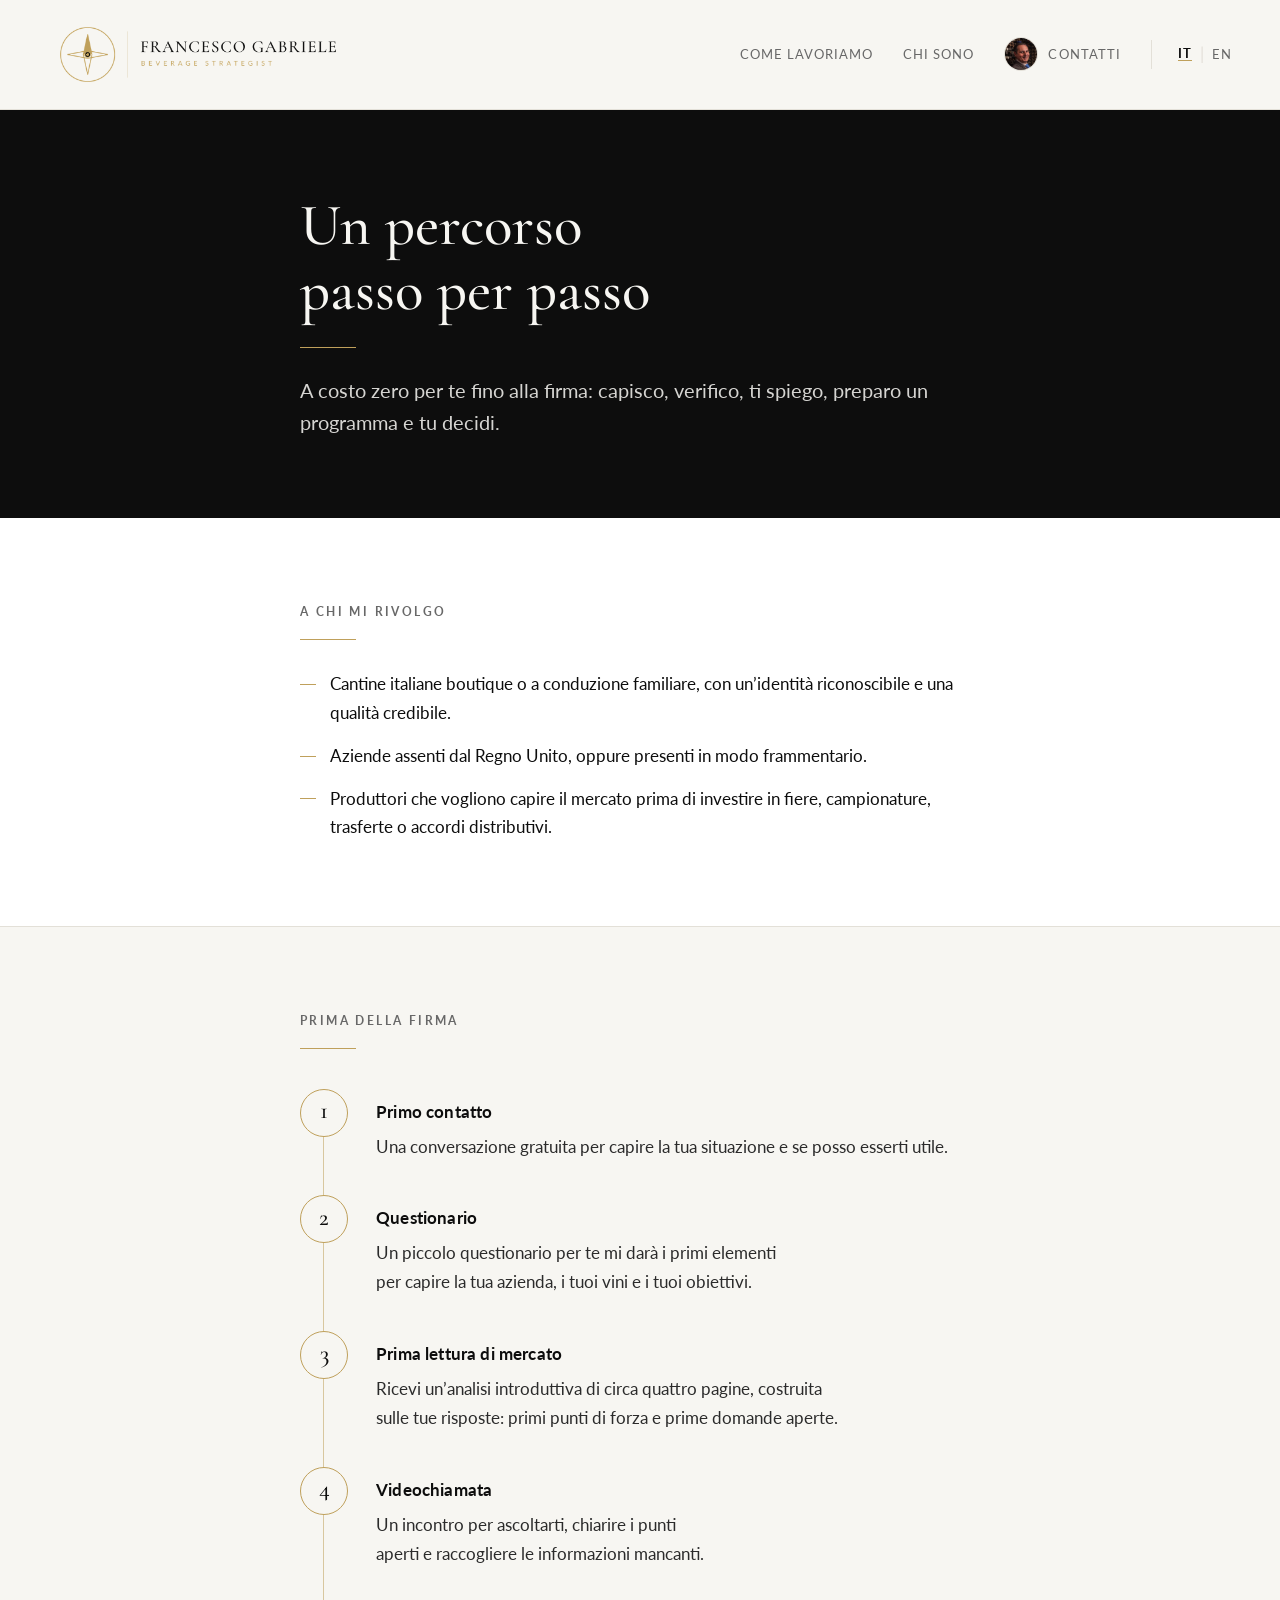
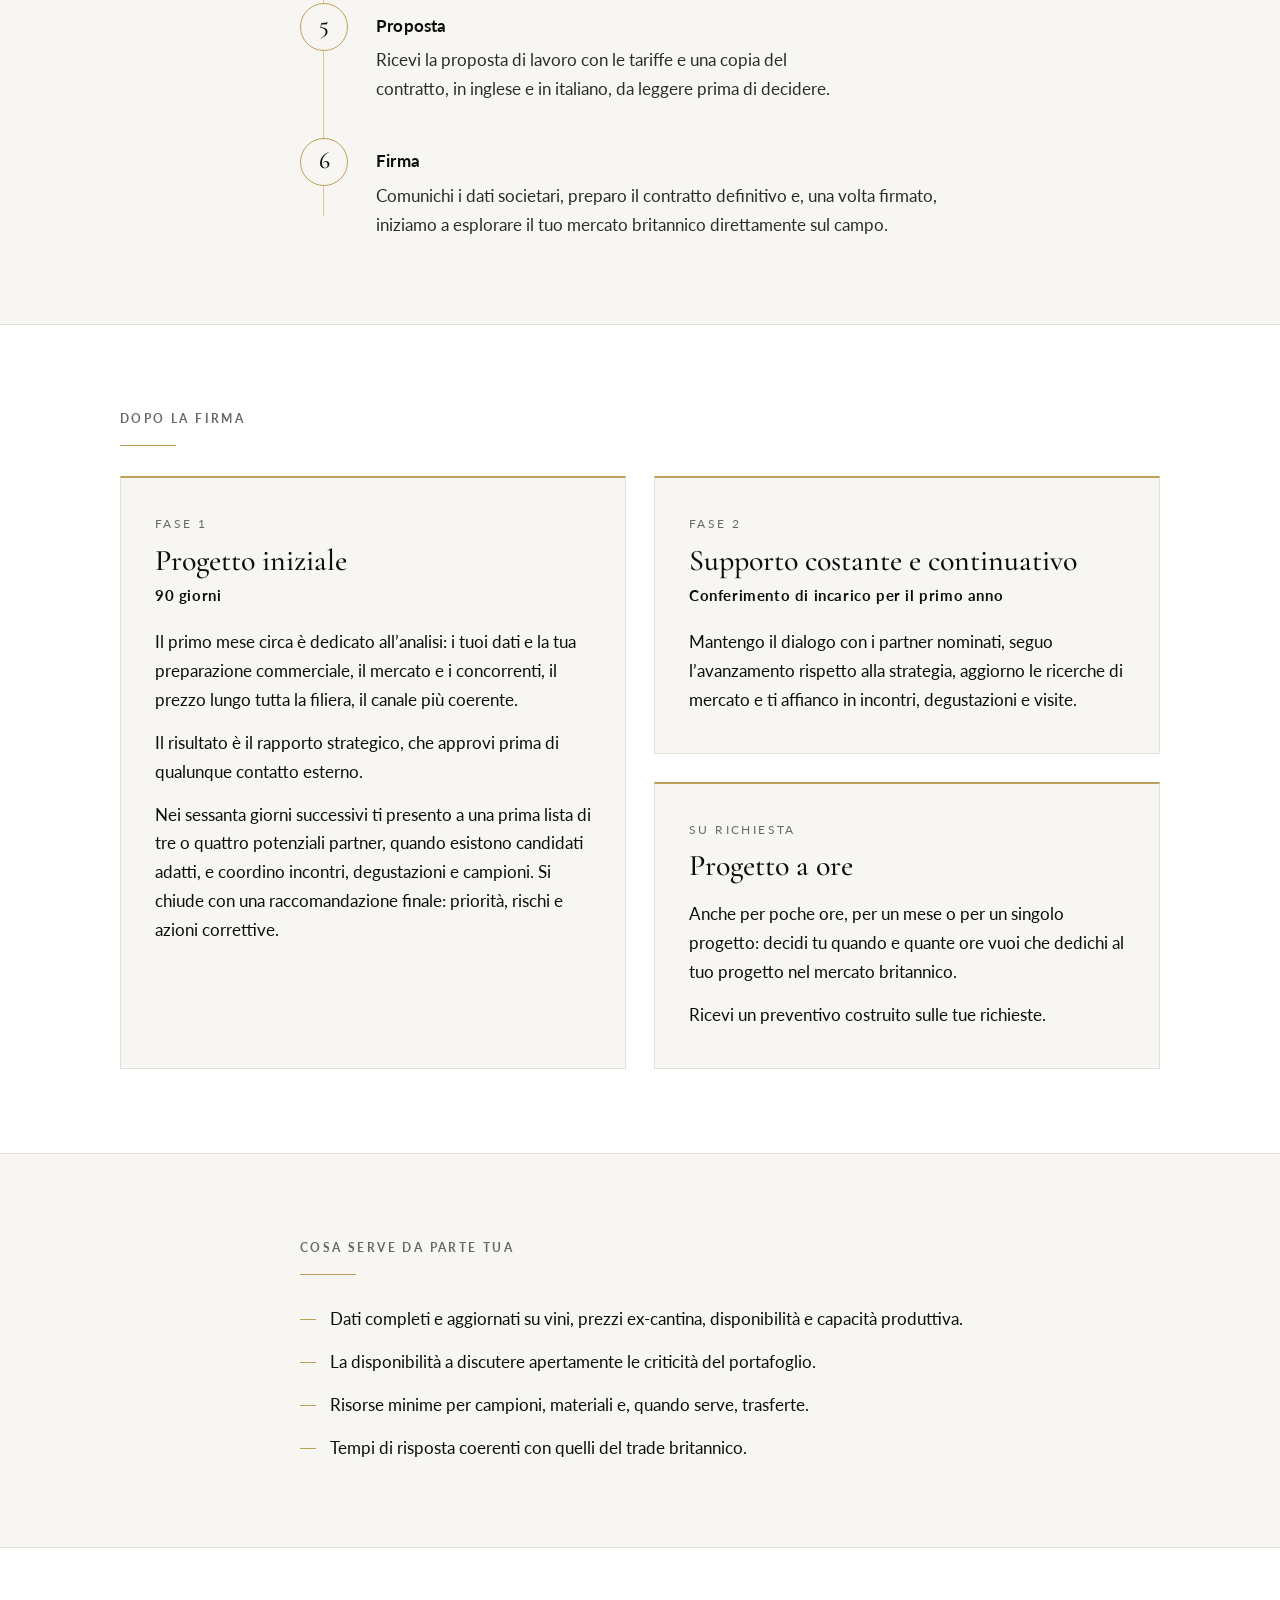
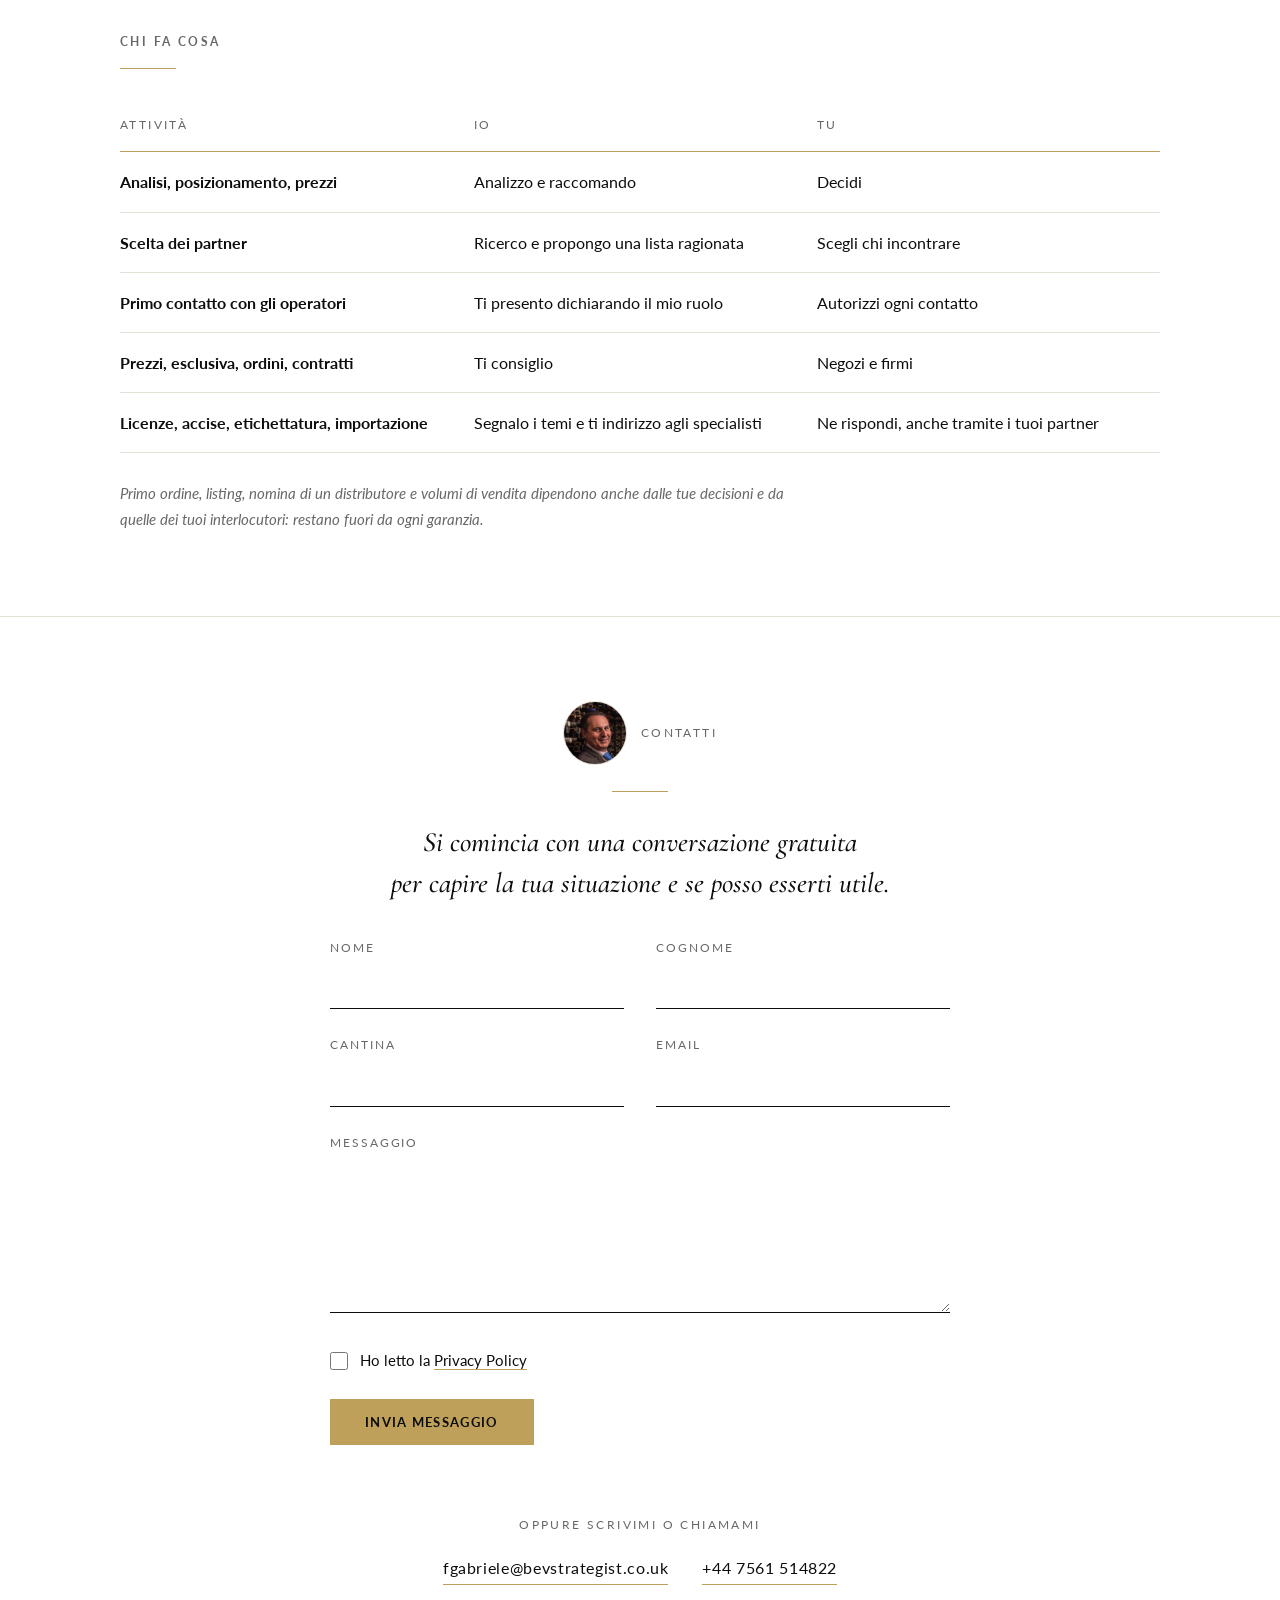
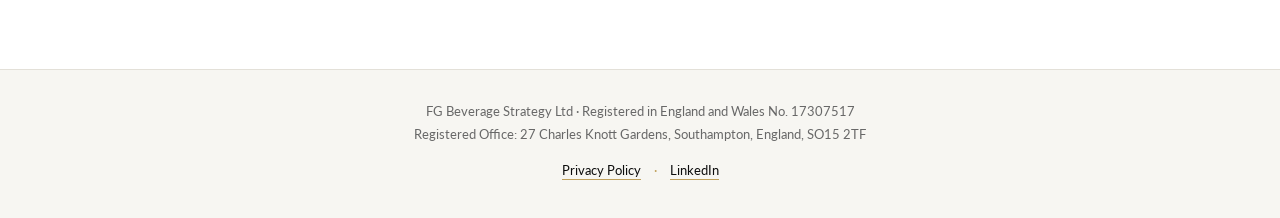
==== come-lavoriamo.html @ 67ae6150 "Publish the new bilingual site Italian at the root, English under /en/. New pages: Come lavoriamo / " ====
<!DOCTYPE html>
<html lang="it">
<head>
<meta charset="UTF-8">
<meta name="viewport" content="width=device-width, initial-scale=1">
<title>Come lavoriamo | Francesco Gabriele | Beverage Strategist</title>
<meta name="description" content="Il percorso di FG Beverage Strategy con le cantine italiane boutique: dal primo contatto alla firma, poi 90 giorni di progetto e supporto continuativo.">
<link rel="canonical" href="https://bevstrategist.co.uk/come-lavoriamo.html">
<link rel="alternate" hreflang="it" href="https://bevstrategist.co.uk/come-lavoriamo.html">
<link rel="alternate" hreflang="en" href="https://bevstrategist.co.uk/en/how-we-work.html">
<link rel="alternate" hreflang="x-default" href="https://bevstrategist.co.uk/come-lavoriamo.html">
<meta property="og:type" content="website">
<meta property="og:site_name" content="Francesco Gabriele | Beverage Strategist">
<meta property="og:title" content="Come lavoriamo | Francesco Gabriele | Beverage Strategist">
<meta property="og:description" content="Il percorso di FG Beverage Strategy con le cantine italiane boutique: dal primo contatto alla firma, poi 90 giorni di progetto e supporto continuativo.">
<meta property="og:url" content="https://bevstrategist.co.uk/come-lavoriamo.html">
<meta property="og:locale" content="it_IT">
<meta property="og:locale:alternate" content="en_GB">
<meta property="og:image" content="https://bevstrategist.co.uk/assets/img/anteprima-social.png">
<meta property="og:image:width" content="1200">
<meta property="og:image:height" content="630">
<meta property="og:image:alt" content="Francesco Gabriele | Beverage Strategist">
<meta name="twitter:card" content="summary_large_image">
<link rel="icon" href="/favicon.ico" sizes="any">
<link rel="icon" type="image/png" sizes="96x96" href="/assets/img/favicon-96.png">
<link rel="apple-touch-icon" href="/apple-touch-icon.png">
<link rel="preload" href="/assets/fonts/cormorant-500.woff2" as="font" type="font/woff2" crossorigin>
<link rel="preload" href="/assets/fonts/lato-400.woff2" as="font" type="font/woff2" crossorigin>
<link rel="stylesheet" href="/assets/css/site.css">
</head>
<body>
<header class="site-header">
  <a class="site-logo" href="/"><img src="/assets/img/logo-francesco-gabriele.png" width="990" height="255" alt="Francesco Gabriele | Beverage Strategist, torna alla home"></a>
  <nav aria-label="Menu principale">
    <ul class="site-nav">
      <li><a href="/come-lavoriamo.html">Come lavoriamo</a></li>
      <li><a href="/#chi-sono">Chi sono</a></li>
      <li><a class="nav-contact" href="/#contatti"><img src="/assets/img/francesco-gabriele-ritratto.jpg" width="192" height="192" alt=""><span>Contatti</span></a></li>
      <li class="lang"><a href="/come-lavoriamo.html" lang="it" hreflang="it" aria-current="true">IT</a><span aria-hidden="true">|</span><a href="/en/how-we-work.html" lang="en" hreflang="en">EN</a></li>
    </ul>
  </nav>
</header>
<main>
  <div class="page-hero">
    <div class="inner">
      <h1><span class="line">Un percorso</span> <span class="line">passo per passo</span></h1>
      <span class="rule"></span>
      <p>A costo zero per te fino alla firma: capisco, verifico, ti spiego, preparo un programma e tu decidi.</p>
    </div>
  </div>

  <section class="for-whom">
    <div class="inner">
      <h2 class="label">A chi mi rivolgo</h2>
      <span class="rule"></span>
      <ul class="bullets">
        <li>Cantine italiane boutique o a conduzione familiare, con un’identità riconoscibile e una qualità credibile.</li>
        <li>Aziende assenti dal Regno Unito, oppure presenti in modo frammentario.</li>
        <li>Produttori che vogliono capire il mercato prima di investire in fiere, campionature, trasferte o accordi distributivi.</li>
      </ul>
    </div>
  </section>

  <section class="path">
    <div class="inner">
      <h2 class="label">Prima della firma</h2>
      <span class="rule"></span>
      <ol class="steps">
        <li><span class="step-n">1</span><div><h3>Primo contatto</h3><p>Una conversazione gratuita per capire la tua situazione e se posso esserti utile.</p></div></li>
        <li><span class="step-n">2</span><div><h3>Questionario</h3><p>Un piccolo questionario per te mi darà i primi elementi per capire la tua azienda, i tuoi vini e i tuoi obiettivi.</p></div></li>
        <li><span class="step-n">3</span><div><h3>Prima lettura di mercato</h3><p>Ricevi un’analisi introduttiva di circa quattro pagine, costruita sulle tue risposte: primi punti di forza e prime domande aperte.</p></div></li>
        <li><span class="step-n">4</span><div><h3>Videochiamata</h3><p>Un incontro per ascoltarti, chiarire i punti aperti e raccogliere le informazioni mancanti.</p></div></li>
        <li><span class="step-n">5</span><div><h3>Proposta</h3><p>Ricevi la proposta di lavoro con le tariffe e una copia del contratto, in inglese e in italiano, da leggere prima di decidere.</p></div></li>
        <li><span class="step-n">6</span><div><h3>Firma</h3><p>Comunichi i dati societari, preparo il contratto definitivo e, una volta firmato, iniziamo a esplorare il tuo mercato britannico direttamente sul campo.</p></div></li>
      </ol>
    </div>
  </section>

  <section class="phases">
    <div class="inner-wide">
      <h2 class="label">Dopo la firma</h2>
      <span class="rule"></span>
      <div class="phase-grid">
        <article class="phase"><p class="phase-k">Fase 1</p><h3>Progetto iniziale</h3><p class="phase-d">90 giorni</p><p>Il primo mese circa è dedicato all’analisi: i tuoi dati e la tua preparazione commerciale, il mercato e i concorrenti, il prezzo lungo tutta la filiera, il canale più coerente.</p><p>Il risultato è il rapporto strategico, che approvi prima di qualunque contatto esterno.</p><p>Nei sessanta giorni successivi ti presento a una prima lista di tre o quattro potenziali partner, quando esistono candidati adatti, e coordino incontri, degustazioni e campioni. Si chiude con una raccomandazione finale: priorità, rischi e azioni correttive.</p></article>
        <div class="phase-stack"><article class="phase"><p class="phase-k">Fase 2</p><h3>Supporto costante e continuativo</h3><p class="phase-d">Conferimento di incarico per il primo anno</p><p>Mantengo il dialogo con i partner nominati, seguo l’avanzamento rispetto alla strategia, aggiorno le ricerche di mercato e ti affianco in incontri, degustazioni e visite.</p></article><article class="phase"><p class="phase-k">Su richiesta</p><h3>Progetto a ore</h3><p>Anche per poche ore, per un mese o per un singolo progetto: decidi tu quando e quante ore vuoi che dedichi al tuo progetto nel mercato britannico.</p><p>Ricevi un preventivo costruito sulle tue richieste.</p></article></div>
      </div>
    </div>
  </section>

  <section class="needs">
    <div class="inner">
      <h2 class="label">Cosa serve da parte tua</h2>
      <span class="rule"></span>
      <ul class="bullets">
        <li>Dati completi e aggiornati su vini, prezzi ex-cantina, disponibilità e capacità produttiva.</li>
        <li>La disponibilità a discutere apertamente le criticità del portafoglio.</li>
        <li>Risorse minime per campioni, materiali e, quando serve, trasferte.</li>
        <li>Tempi di risposta coerenti con quelli del trade britannico.</li>
      </ul>
    </div>
  </section>

  <section class="roles">
    <div class="inner-wide">
      <h2 class="label">Chi fa cosa</h2>
      <span class="rule"></span>
      <table class="roles-table">
        <thead><tr><th scope="col">Attività</th><th scope="col">Io</th><th scope="col">Tu</th></tr></thead>
        <tbody>
          <tr><th scope="row">Analisi, posizionamento, prezzi</th><td data-k="Io">Analizzo e raccomando</td><td data-k="Tu">Decidi</td></tr>
          <tr><th scope="row">Scelta dei partner</th><td data-k="Io">Ricerco e propongo una lista ragionata</td><td data-k="Tu">Scegli chi incontrare</td></tr>
          <tr><th scope="row">Primo contatto con gli operatori</th><td data-k="Io">Ti presento dichiarando il mio ruolo</td><td data-k="Tu">Autorizzi ogni contatto</td></tr>
          <tr><th scope="row">Prezzi, esclusiva, ordini, contratti</th><td data-k="Io">Ti consiglio</td><td data-k="Tu">Negozi e firmi</td></tr>
          <tr><th scope="row">Licenze, accise, etichettatura, importazione</th><td data-k="Io">Segnalo i temi e ti indirizzo agli specialisti</td><td data-k="Tu">Ne rispondi, anche tramite i tuoi partner</td></tr>
        </tbody>
      </table>
      <p class="roles-note">Primo ordine, listing, nomina di un distributore e volumi di vendita dipendono anche dalle tue decisioni e da quelle dei tuoi interlocutori: restano fuori da ogni garanzia.</p>
    </div>
  </section>

  <section class="contact" id="contatti">
    <div class="inner">
      <div class="contact-head">
        <img src="/assets/img/francesco-gabriele-ritratto.jpg" width="192" height="192" alt="Francesco Gabriele">
        <h2 class="label">Contatti</h2>
      </div>
      <span class="rule"></span>
      <p class="lead"><span class="line">Si comincia con una conversazione gratuita</span> <span class="line">per capire la tua situazione e se posso esserti utile.</span></p>
      <form class="contact-form" method="post" action="https://formspree.io/f/xrpeqwgr" data-ok="Grazie, il tuo messaggio è arrivato. Ti rispondo di persona." data-fail="L’invio non è riuscito. Scrivimi a fgabriele@bevstrategist.co.uk.">
        <input type="hidden" name="_subject" value="Nuovo messaggio dal sito">
        <input type="hidden" name="lingua" value="Italiano">
        <input class="hp" type="text" name="_gotcha" tabindex="-1" autocomplete="off" aria-hidden="true">
        <label><span>Nome</span><input type="text" name="nome" autocomplete="given-name" required></label>
        <label><span>Cognome</span><input type="text" name="cognome" autocomplete="family-name" required></label>
        <label><span>Cantina</span><input type="text" name="cantina" autocomplete="organization" required></label>
        <label><span>Email</span><input type="email" name="email" autocomplete="email" required></label>
        <label class="wide"><span>Messaggio</span><textarea name="messaggio" rows="5" required></textarea></label>
        <label class="check wide"><input type="checkbox" name="privacy" required><span>Ho letto la <a href="/privacy-policy.html">Privacy Policy</a></span></label>
        <div class="wide"><button class="btn" type="submit">Invia messaggio</button></div>
        <p class="form-status wide" role="status" aria-live="polite"></p>
      </form>
      <p class="contact-or">Oppure scrivimi o chiamami</p>
      <div class="contact-links">
        <a href="mailto:fgabriele@bevstrategist.co.uk">fgabriele@bevstrategist.co.uk</a>
        <a href="tel:+447561514822">+44 7561 514822</a>
      </div>
    </div>
  </section>
</main>
<footer class="site-footer">
  <p class="legal">FG Beverage Strategy Ltd · Registered in England and Wales No. 17307517<br>Registered Office: 27 Charles Knott Gardens, Southampton, England, SO15 2TF</p>
  <p><a href="/privacy-policy.html">Privacy Policy</a> <span class="sep">·</span> <a href="https://www.linkedin.com/in/francesco-gabriele-b3495321" target="_blank" rel="noopener">LinkedIn</a></p>
</footer>
<script src="/assets/js/form.js" defer></script>
</body>
</html>
---- assets/css/site.css ----
/* FG Beverage Strategy — shared styles for every page
   Palette: Gold #BFA05B · Charcoal #0D0D0D · Ivory #F7F6F2 · Stone #686868
   Type: Cormorant Garamond (titles) · Lato (text). Fonts are hosted on this site. */

@font-face { font-family: 'Lato'; font-style: normal; font-weight: 400; font-display: swap; src: url('/assets/fonts/lato-400.woff2') format('woff2'); }
@font-face { font-family: 'Lato'; font-style: italic; font-weight: 400; font-display: swap; src: url('/assets/fonts/lato-400i.woff2') format('woff2'); }
@font-face { font-family: 'Lato'; font-style: normal; font-weight: 700; font-display: swap; src: url('/assets/fonts/lato-700.woff2') format('woff2'); }
@font-face { font-family: 'Cormorant Garamond'; font-style: normal; font-weight: 500; font-display: swap; src: url('/assets/fonts/cormorant-500.woff2') format('woff2'); }
@font-face { font-family: 'Cormorant Garamond'; font-style: italic; font-weight: 500; font-display: swap; src: url('/assets/fonts/cormorant-500i.woff2') format('woff2'); }

*, *::before, *::after { box-sizing: border-box; margin: 0; padding: 0; }

:root {
  --charcoal: #0D0D0D;
  --ivory: #F7F6F2;
  --gold: #BFA05B;
  --stone: #686868;
  --white: #FFFFFF;
  --line: #E3E0D8;
  --serif: 'Cormorant Garamond', Georgia, 'Times New Roman', serif;
  --sans: 'Lato', Arial, Helvetica, sans-serif;
}

html { scroll-behavior: smooth; scroll-padding-top: 96px; -webkit-text-size-adjust: 100%; }

body {
  font-family: var(--sans);
  font-size: 17px;
  line-height: 1.7;
  color: var(--charcoal);
  background: var(--ivory);
}

img { max-width: 100%; height: auto; display: block; }
p { text-wrap: pretty; }
a { color: inherit; }

/* ── Header ── */
.site-header {
  position: sticky; top: 0; z-index: 100;
  background: var(--ivory);
  border-bottom: 1px solid var(--line);
  padding: 16px 48px;
  display: flex; align-items: center; justify-content: space-between; gap: 24px;
}
.site-logo img { width: min(300px, 46vw); }
.site-nav { display: flex; align-items: center; gap: 30px; list-style: none; }
.site-nav li { display: flex; align-items: center; }
.site-nav a { line-height: 1; }
.site-nav a {
  font-size: 13px; letter-spacing: 0.08em; text-transform: uppercase;
  color: var(--stone); text-decoration: none; transition: color 0.2s;
}
.site-nav a:hover, .site-nav a:focus-visible { color: var(--charcoal); }
.nav-contact { display: inline-flex; align-items: center; gap: 10px; }
.nav-contact img { width: 34px; height: 34px; border-radius: 50%; border: 1px solid var(--line); }
.lang { display: inline-flex; align-items: center; gap: 8px; padding-left: 26px; border-left: 1px solid var(--line); }
.lang a[aria-current="true"] { color: var(--charcoal); font-weight: 700; border-bottom: 1px solid var(--gold); }
.lang span { color: var(--line); }

/* ── Hero ── */
.hero {
  position: relative; overflow: hidden;
  background: var(--charcoal);
  color: var(--ivory);
  min-height: 520px;
  display: flex; align-items: center;
}
.hero-photo {
  position: absolute; inset: 0 auto 0 0; width: min(56%, 760px);
  background-size: cover; background-position: 50% 55%;
}
.hero-photo::after {
  content: ''; position: absolute; inset: 0;
  background: linear-gradient(90deg, rgba(13,13,13,0.08) 0%, rgba(13,13,13,0.22) 50%, rgba(13,13,13,0.82) 84%, #0D0D0D 100%);
}
.hero-copy {
  position: relative; z-index: 2;
  width: 50%; margin-left: 50%;
  padding: 72px 64px 72px 24px;
}
.hero h1 {
  font-family: var(--serif); font-weight: 500;
  font-size: clamp(34px, 4.3vw, 58px); line-height: 1.12; letter-spacing: -0.005em;
  margin-bottom: 22px;
}
.hero p { font-size: clamp(16px, 1.5vw, 19px); line-height: 1.6; color: rgba(247,246,242,0.86); max-width: 30em; margin-bottom: 36px; }
.line { display: block; text-wrap: balance; }
.rule { display: block; width: 56px; height: 1px; background: var(--gold); }
.hero .rule { margin-bottom: 26px; }

.btn {
  display: inline-block; padding: 14px 34px;
  font-size: 13px; font-weight: 700; letter-spacing: 0.1em; text-transform: uppercase; text-decoration: none;
  background: var(--gold); color: var(--charcoal); border: 1px solid var(--gold);
  transition: background 0.2s, border-color 0.2s;
}
.btn:hover, .btn:focus-visible { background: #CDB274; border-color: #CDB274; }

/* ── Sections ── */
section { padding: 84px 48px; }
.inner { max-width: 680px; margin: 0 auto; }
.label {
  font-size: 12px; letter-spacing: 0.2em; text-transform: uppercase; color: var(--stone);
  margin-bottom: 16px;
}
.statement { background: var(--white); border-bottom: 1px solid var(--line); text-align: center; padding: 72px 24px; }
.statement p {
  font-family: var(--serif); font-style: italic; font-weight: 500;
  font-size: clamp(24px, 2.9vw, 34px); line-height: 1.35; max-width: 24em; margin: 0 auto;
}
.about { background: var(--ivory); }
.about-grid { max-width: 1040px; margin: 0 auto; display: grid; grid-template-columns: minmax(0, 0.8fr) minmax(0, 1.2fr); gap: 64px; align-items: center; }
.about-photo { width: 100%; aspect-ratio: 4 / 5; object-fit: cover; object-position: 38% 30%; border: 1px solid var(--line); }
.about .rule { margin-bottom: 34px; }
.about p + p { margin-top: 20px; }
.about .more { margin-top: 30px; }
.about .more a { text-decoration: none; border-bottom: 1px solid var(--gold); padding-bottom: 2px; }
.about h2, .contact h2 { font-family: var(--sans); font-weight: 400; }

.contact { background: var(--white); border-top: 1px solid var(--line); text-align: center; }
.contact-head { display: flex; align-items: center; justify-content: center; gap: 14px; margin-bottom: 26px; }
.contact-head img { width: 64px; height: 64px; border-radius: 50%; border: 1px solid var(--line); }
.contact-head .label { margin-bottom: 0; }
.contact .rule { margin: 0 auto 30px; }
.contact .lead {
  text-wrap: balance;
  font-family: var(--serif); font-style: italic; font-weight: 500;
  font-size: clamp(22px, 2.5vw, 28px); line-height: 1.45; max-width: 27em; margin: 0 auto 34px;
}
.contact-links { display: flex; flex-wrap: wrap; justify-content: center; gap: 12px 34px; }
.contact-links a { font-size: 16px; letter-spacing: 0.04em; text-decoration: none; border-bottom: 1px solid var(--gold); padding-bottom: 3px; }
.contact-links a:hover, .contact-links a:focus-visible { color: var(--stone); }

/* ── Inner pages ── */
.inner-wide { max-width: 1040px; margin: 0 auto; }
.page-hero { background: var(--charcoal); color: var(--ivory); padding: 84px 48px 80px; }
.page-hero h1 { font-family: var(--serif); font-weight: 500; font-size: clamp(36px, 4.6vw, 60px); line-height: 1.1; margin-bottom: 24px; }
.page-hero .rule { margin-bottom: 26px; }
.page-hero p { font-size: clamp(17px, 1.6vw, 20px); line-height: 1.6; color: rgba(247,246,242,0.86); max-width: 34em; }

.path { background: var(--ivory); }
.path .rule { margin-bottom: 40px; }
.phases .rule { margin-bottom: 30px; }
.path-lead { font-family: var(--serif); font-style: italic; font-weight: 500; font-size: clamp(22px, 2.4vw, 27px); line-height: 1.4; margin-bottom: 44px; text-wrap: balance; }
.steps { list-style: none; position: relative; }
.steps::before { content: ''; position: absolute; left: 23px; top: 24px; bottom: 24px; width: 1px; background: var(--gold); opacity: 0.55; }
.steps li { position: relative; display: flex; gap: 28px; align-items: flex-start; padding-bottom: 34px; }
.steps li:last-child { padding-bottom: 0; }
.step-n {
  flex: 0 0 48px; height: 48px; border-radius: 50%;
  border: 1px solid var(--gold); background: var(--ivory); color: var(--charcoal);
  font-family: var(--serif); font-size: 24px; font-weight: 500; line-height: 1; padding-bottom: 3px;
  display: flex; align-items: center; justify-content: center; position: relative; z-index: 1;
}
.steps h3 { font-family: var(--sans); font-size: 17px; font-weight: 700; letter-spacing: 0.01em; margin: 9px 0 6px; }
.steps p { color: #2b2b2b; text-wrap: balance; }

.phases { background: var(--white); border-top: 1px solid var(--line); }
.phase-grid { display: grid; grid-template-columns: 1fr 1fr; gap: 28px; margin-top: 8px; }
.phase { background: var(--ivory); border: 1px solid var(--line); border-top: 2px solid var(--gold); padding: 36px 34px 38px; }
.phase-k { font-size: 12px; letter-spacing: 0.2em; text-transform: uppercase; color: var(--stone); margin-bottom: 8px; }
.phase h3 { font-family: var(--serif); font-weight: 500; font-size: 30px; line-height: 1.2; margin-bottom: 4px; }
.phase-d { font-weight: 700; font-size: 15px; letter-spacing: 0.04em; margin-bottom: 20px; }
.phase p + p { margin-top: 14px; }
.phase-stack { display: grid; gap: 28px; grid-template-rows: auto 1fr; }
.phase h3 + p:not(.phase-d) { margin-top: 16px; }

.fees { background: var(--charcoal); color: var(--ivory); border-bottom: 0; }
.fees-note { font-family: var(--sans) !important; font-style: normal !important; font-size: 15px !important; color: rgba(247,246,242,0.72); margin-top: 20px !important; }

/* ── Lists, recognition block, roles table ── */
.bullets { list-style: none; }
.bullets li { position: relative; padding-left: 30px; }
.bullets li + li { margin-top: 14px; }
.bullets li::before { content: ''; position: absolute; left: 0; top: 0.82em; width: 16px; height: 1px; background: var(--gold); }
.for-whom { background: var(--white); border-bottom: 1px solid var(--line); }
.for-whom .rule, .needs .rule, .roles .rule, .recognise .rule { margin-bottom: 30px; }
.needs { background: var(--ivory); border-top: 1px solid var(--line); }

.recognise { background: var(--ivory); border-bottom: 1px solid var(--line); }
.rec-grid { list-style: none; display: grid; grid-template-columns: 1fr 1fr; gap: 20px 28px; }
.rec-grid li {
  background: var(--white); border: 1px solid var(--line); border-left: 2px solid var(--gold);
  padding: 22px 26px; font-family: var(--serif); font-style: italic; font-weight: 500; font-size: 22px; line-height: 1.35; text-wrap: balance;
}

.roles { background: var(--white); border-top: 1px solid var(--line); }
.roles-table { width: 100%; border-collapse: collapse; font-size: 16px; }
.roles-table th, .roles-table td { text-align: left; vertical-align: top; padding: 16px 18px 16px 0; border-bottom: 1px solid var(--line); }
.roles-table thead th { font-size: 12px; letter-spacing: 0.2em; text-transform: uppercase; color: var(--stone); font-weight: 400; border-bottom: 1px solid var(--gold); }
.roles-table tbody th { font-weight: 700; width: 34%; }
.roles-table td { width: 33%; }
.roles-note { margin-top: 28px; max-width: 46em; color: var(--stone); font-style: italic; font-size: 15px; }

/* ── Contact form ── */
.contact-form { display: grid; grid-template-columns: 1fr 1fr; gap: 26px 32px; text-align: left; max-width: 620px; margin: 0 auto 44px; }
.contact-form .wide { grid-column: 1 / -1; }
.contact-form label > span { display: block; font-size: 12px; letter-spacing: 0.16em; text-transform: uppercase; color: var(--stone); margin-bottom: 6px; }
.contact-form input[type=text], .contact-form input[type=email], .contact-form textarea {
  width: 100%; font: inherit; font-size: 16px; color: var(--charcoal); background: transparent;
  border: 0; border-bottom: 1px solid var(--charcoal); border-radius: 0; padding: 8px 0 9px;
}
.contact-form textarea { resize: vertical; min-height: 120px; }
.contact-form input:focus, .contact-form textarea:focus { outline: none; border-bottom: 2px solid var(--gold); padding-bottom: 8px; }
.contact-form .check { display: flex; align-items: flex-start; gap: 12px; }
.contact-form .check input { width: 18px; height: 18px; margin-top: 4px; accent-color: var(--gold); flex: 0 0 auto; }
.contact-form .check span { font-size: 15px; letter-spacing: 0; text-transform: none; color: var(--charcoal); margin: 0; }
.contact-form .check a { border-bottom: 1px solid var(--gold); text-decoration: none; }
.contact-form button { cursor: pointer; font-family: var(--sans); }
.contact-form .hp { position: absolute; left: -9999px; width: 1px; height: 1px; opacity: 0; }
.contact-form button[disabled] { opacity: 0.6; cursor: default; }
.form-status { min-height: 0; font-size: 16px; margin: 0; }
.form-status.is-ok { border-left: 2px solid var(--gold); padding: 10px 0 10px 16px; }
.form-status.is-fail { border-left: 2px solid #9B2C2C; padding: 10px 0 10px 16px; }
.contact-or { font-size: 12px; letter-spacing: 0.2em; text-transform: uppercase; color: var(--stone); margin-bottom: 18px; }

/* ── Privacy pages ── */
.page-hero .rule:last-child { margin-bottom: 0; }
.legal-text { background: var(--white); }
.legal-text h2 { font-family: var(--serif); font-weight: 500; font-size: 26px; line-height: 1.25; color: #8A7136; margin: 44px 0 14px; }
.legal-text p + p, .legal-text ul + p, .legal-text p + ul { margin-top: 14px; }
.legal-text .sep { margin: 0 10px; color: var(--gold); }
.legal-text a { text-decoration: none; border-bottom: 1px solid var(--gold); overflow-wrap: anywhere; }
.legal-meta { font-size: 13px; letter-spacing: 0.08em; text-transform: uppercase; color: var(--stone); }
.legal-note { font-style: italic; font-size: 15px; color: var(--stone); margin-bottom: 14px; }

/* ── Footer ── */
.site-footer { border-top: 1px solid var(--line); padding: 30px 48px 36px; text-align: center; font-size: 13px; line-height: 1.8; color: var(--stone); }
.site-footer a { text-decoration: none; border-bottom: 1px solid var(--gold); padding-bottom: 1px; color: var(--charcoal); }
.site-footer .legal { margin-bottom: 12px; }
.site-footer .sep { margin: 0 10px; color: var(--gold); }

:focus-visible { outline: 2px solid var(--gold); outline-offset: 3px; }

/* ── Small screens ── */
@media (max-width: 820px) {
  .site-header { padding: 12px 20px; flex-wrap: wrap; row-gap: 10px; }
  .site-nav { gap: 16px; flex-wrap: wrap; }
  .site-nav a { font-size: 12px; letter-spacing: 0.06em; }
  .nav-contact img { display: none; }
  .lang { padding-left: 16px; }
  .hero { display: block; min-height: 0; }
  .hero-photo { position: relative; width: 100%; height: 280px; inset: auto; background-position: 50% 58%; }
  .about-grid { grid-template-columns: 1fr; gap: 36px; }
  .about-photo { aspect-ratio: 4 / 3; object-position: 40% 22%; }
  .hero-photo::after { background: linear-gradient(180deg, rgba(13,13,13,0.05) 40%, #0D0D0D 100%); }
  .hero-copy { width: 100%; margin-left: 0; padding: 20px 24px 52px; }
  section { padding: 60px 24px; }
  .statement { padding: 54px 24px; }
  .site-footer { padding: 26px 20px 30px; }
  .page-hero { padding: 56px 24px 54px; }
  .phase-grid { grid-template-columns: 1fr; }
  .contact-form { grid-template-columns: 1fr; gap: 22px; }
  .rec-grid { grid-template-columns: 1fr; }
  .rec-grid li { font-size: 20px; padding: 18px 20px; }
  .roles-table thead { display: none; }
  .roles-table, .roles-table tbody, .roles-table tr, .roles-table th, .roles-table td { display: block; width: 100%; }
  .roles-table tr { border-bottom: 1px solid var(--line); padding: 16px 0; }
  .roles-table th, .roles-table td { border-bottom: 0; padding: 0; }
  .roles-table tbody th { width: 100%; margin-bottom: 8px; }
  .roles-table td { width: 100%; padding-left: 0; }
  .roles-table td + td { margin-top: 4px; }
  .roles-table td::before { content: attr(data-k) ': '; font-weight: 700; color: var(--stone); }
  .phase { padding: 28px 24px 30px; }
  .steps li { gap: 18px; }
}

@media (prefers-reduced-motion: reduce) { html { scroll-behavior: auto; } * { transition: none !important; } }
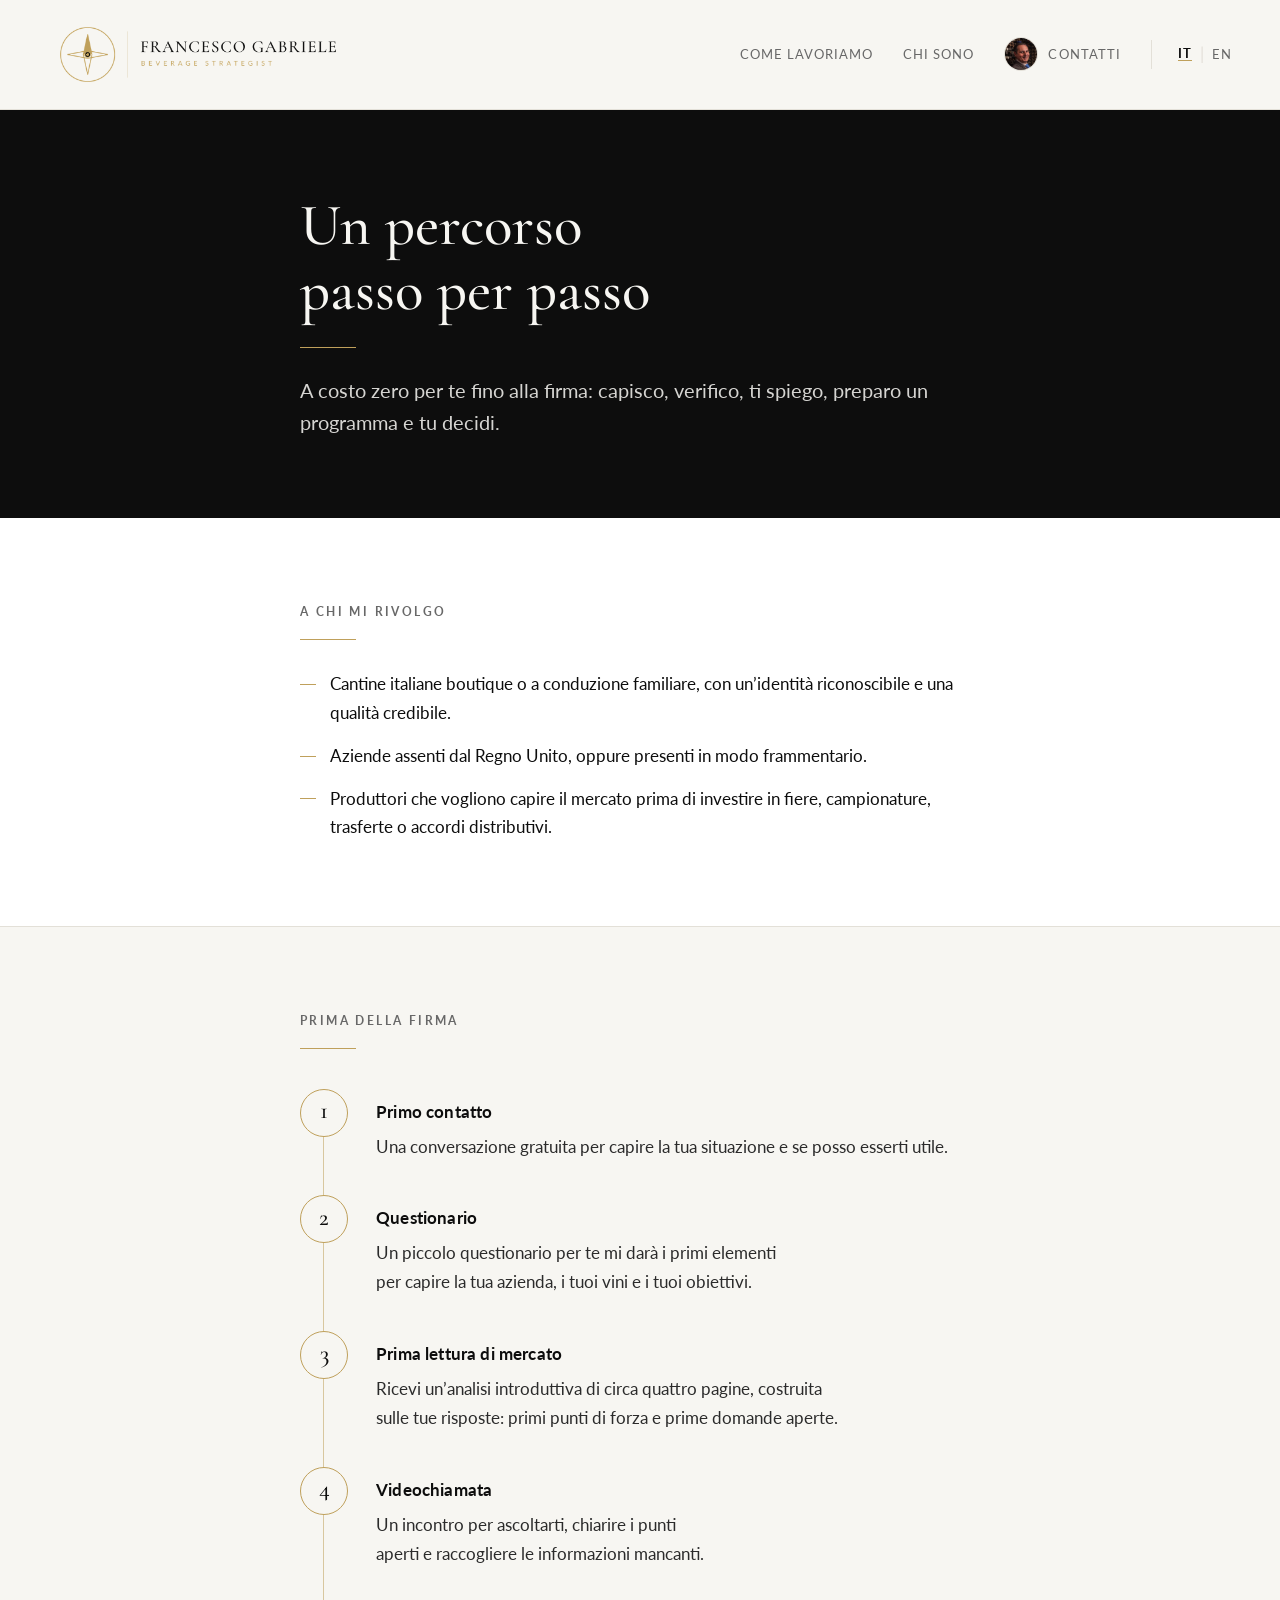
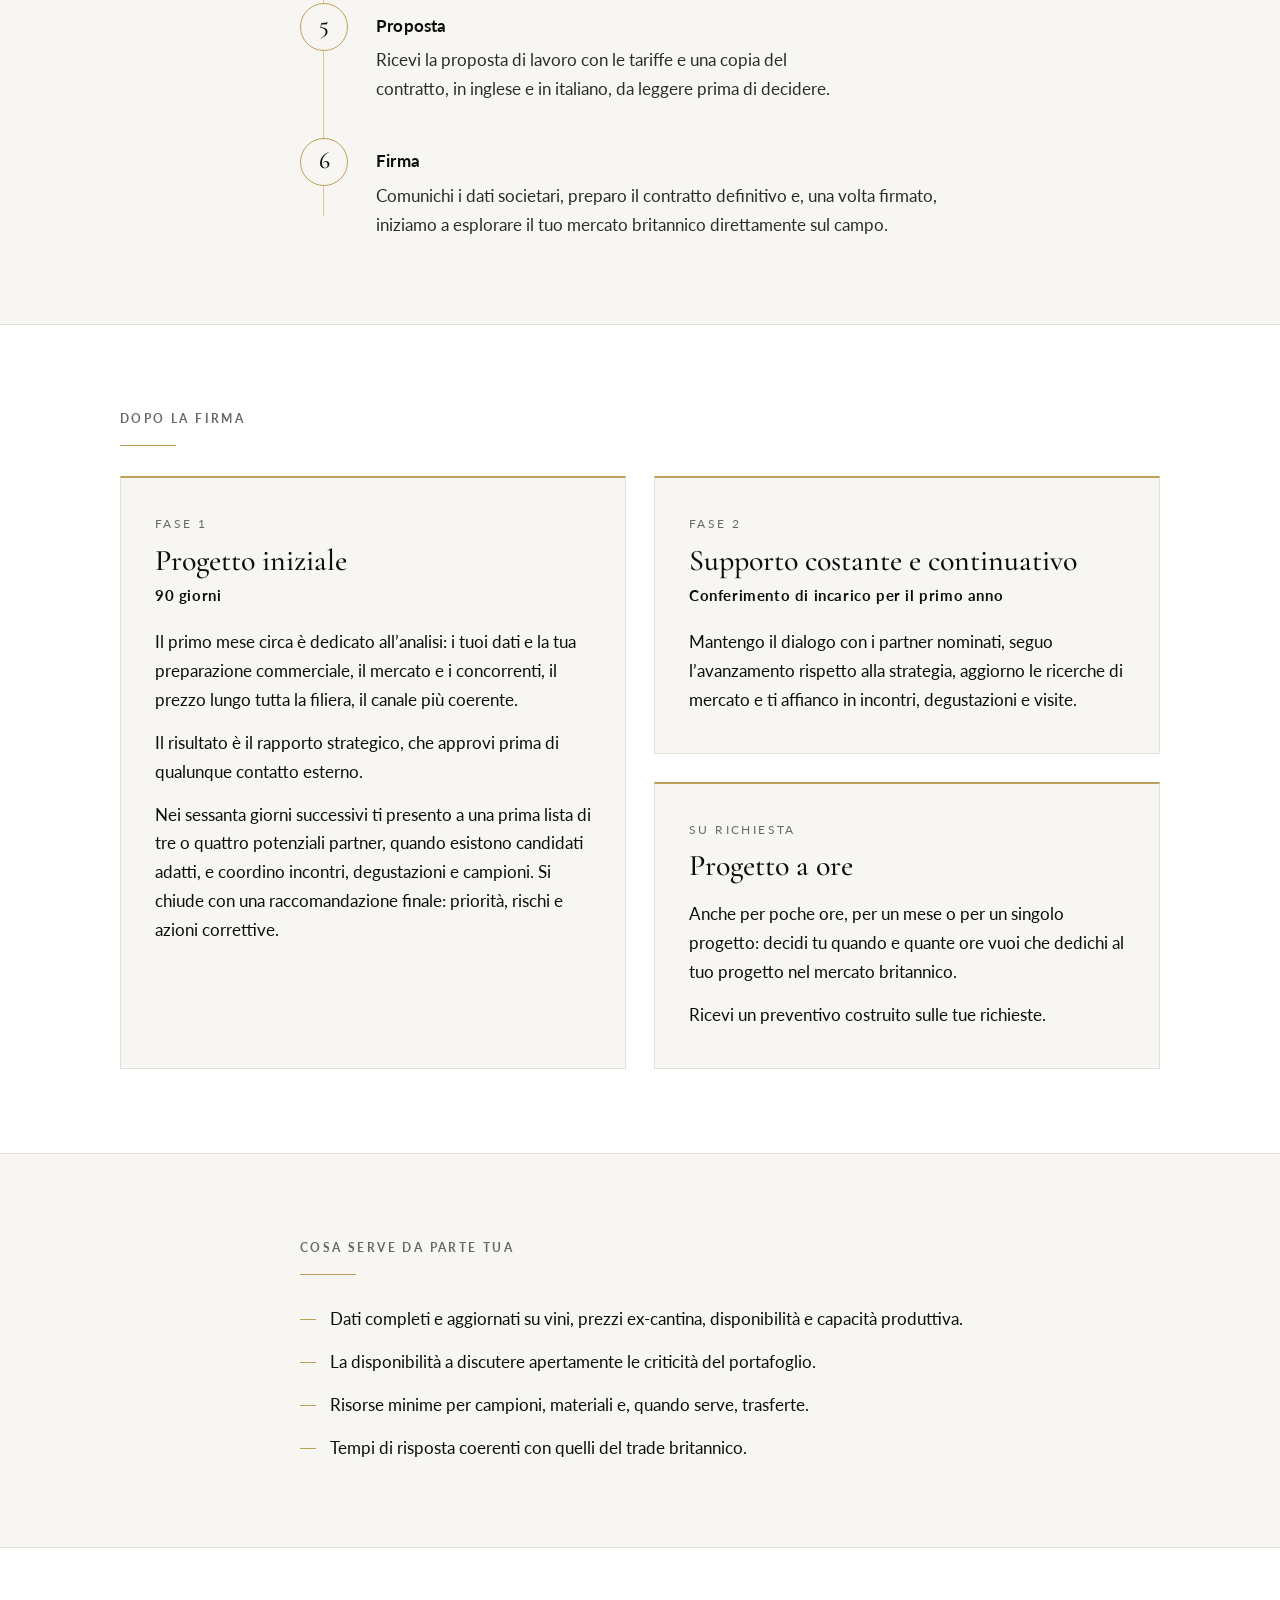
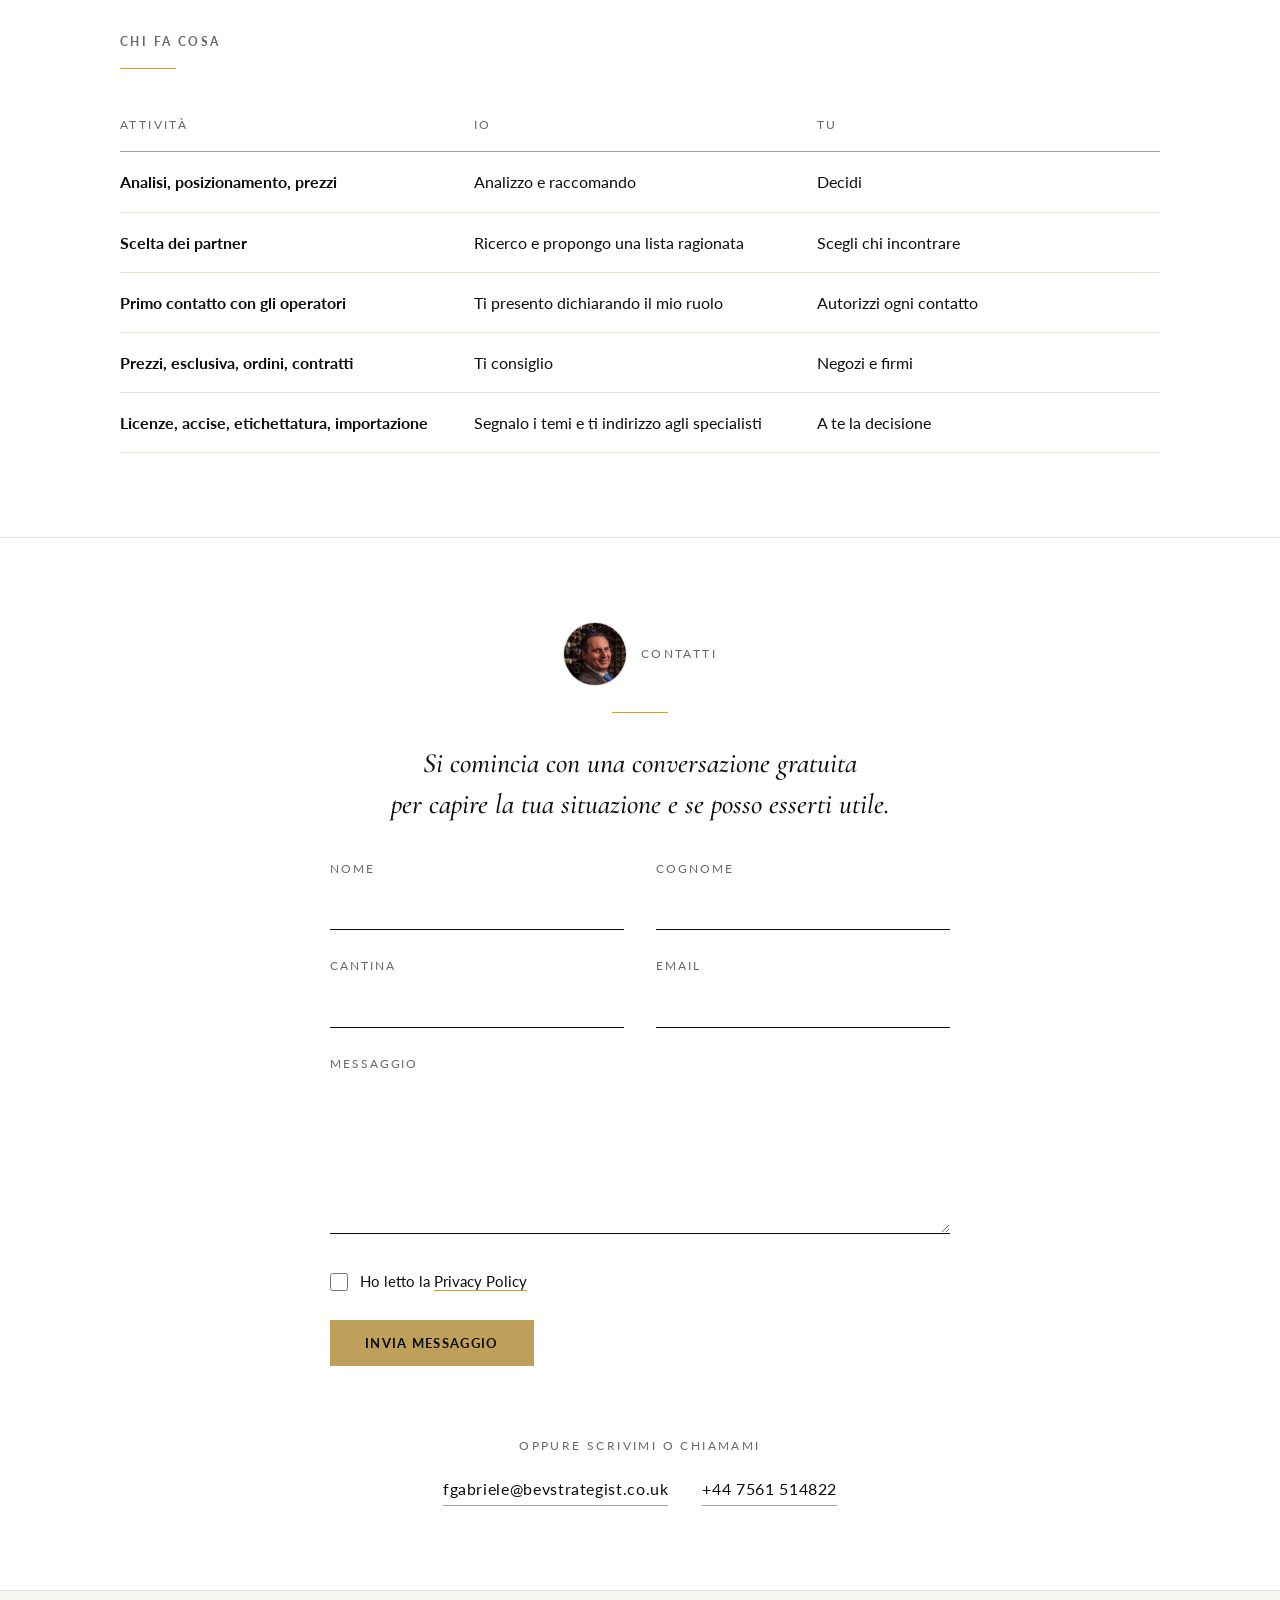
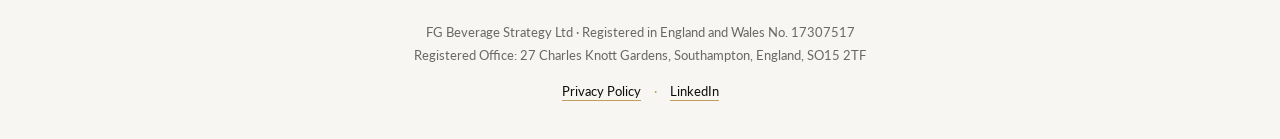
==== commit 8b014792: "Soften the last row of the roles table and drop the guarantee note Come lavoriamo / How we work: the" ====
--- a/come-lavoriamo.html
+++ b/come-lavoriamo.html
@@ -111,10 +111,9 @@
           <tr><th scope="row">Scelta dei partner</th><td data-k="Io">Ricerco e propongo una lista ragionata</td><td data-k="Tu">Scegli chi incontrare</td></tr>
           <tr><th scope="row">Primo contatto con gli operatori</th><td data-k="Io">Ti presento dichiarando il mio ruolo</td><td data-k="Tu">Autorizzi ogni contatto</td></tr>
           <tr><th scope="row">Prezzi, esclusiva, ordini, contratti</th><td data-k="Io">Ti consiglio</td><td data-k="Tu">Negozi e firmi</td></tr>
-          <tr><th scope="row">Licenze, accise, etichettatura, importazione</th><td data-k="Io">Segnalo i temi e ti indirizzo agli specialisti</td><td data-k="Tu">Ne rispondi, anche tramite i tuoi partner</td></tr>
+          <tr><th scope="row">Licenze, accise, etichettatura, importazione</th><td data-k="Io">Segnalo i temi e ti indirizzo agli specialisti</td><td data-k="Tu">A te la decisione</td></tr>
         </tbody>
       </table>
-      <p class="roles-note">Primo ordine, listing, nomina di un distributore e volumi di vendita dipendono anche dalle tue decisioni e da quelle dei tuoi interlocutori: restano fuori da ogni garanzia.</p>
     </div>
   </section>
 
